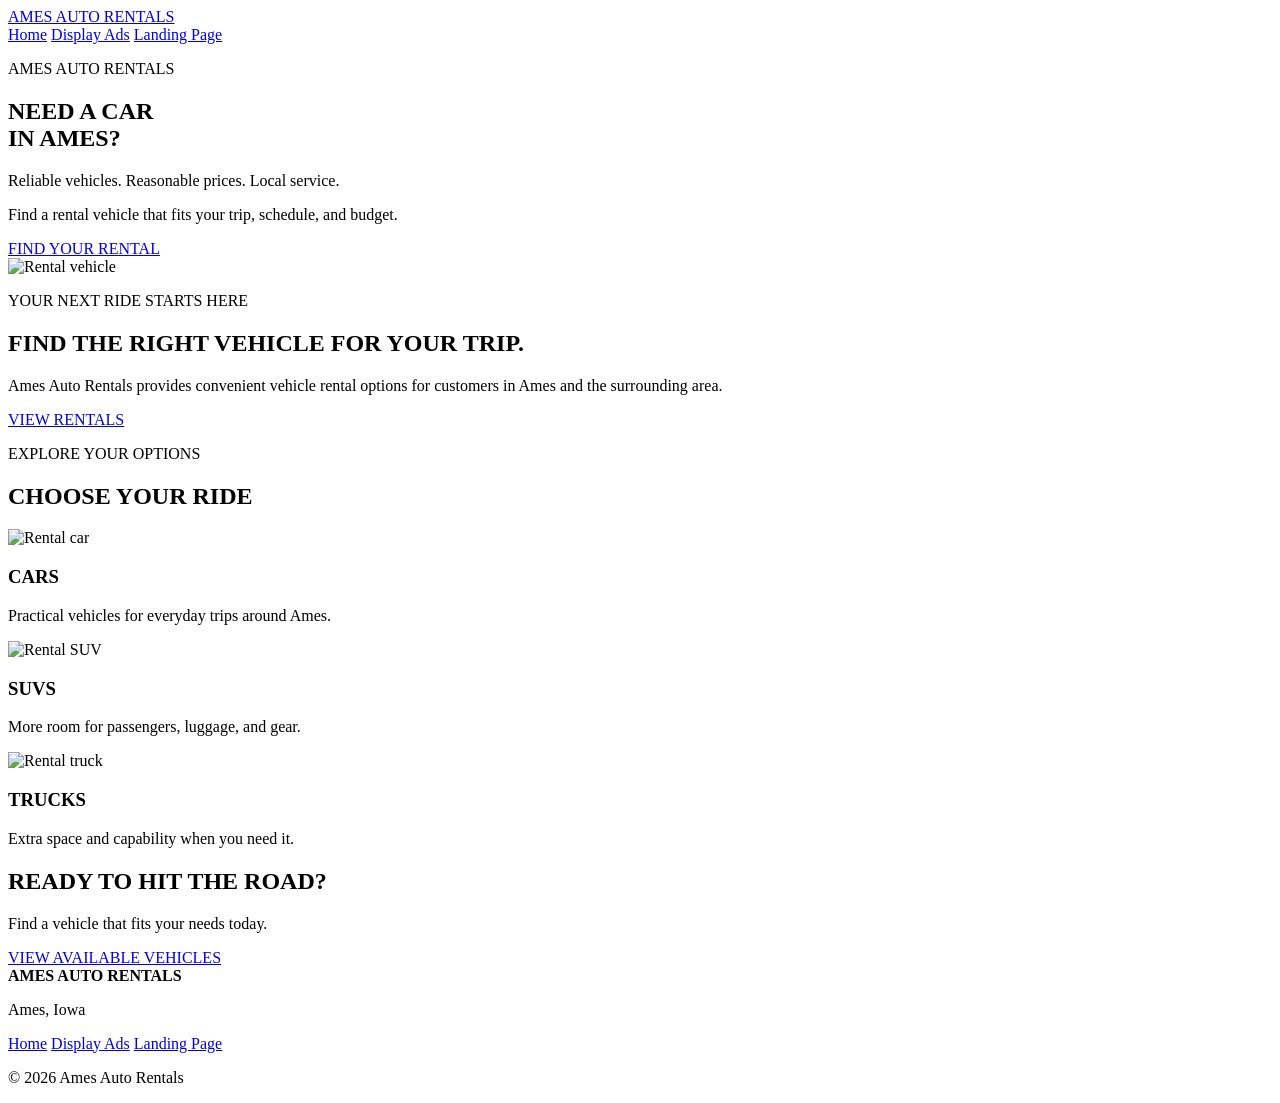
==== index.html @ eb1ee4b5 "Create index.html for Ames Auto Rentals website This HTML file serves as the main page for Ames Auto" ====
<!DOCTYPE html>
<html lang="en">

<head>
    <meta charset="UTF-8">
    <meta name="viewport" content="width=device-width, initial-scale=1.0">

    <title>Ames Auto Rentals</title>

    <link rel="stylesheet" href="styles.css">
</head>

<body>

    <header class="navbar">

        <a href="index.html" class="logo">
            AMES AUTO RENTALS
        </a>

        <nav>
            <a href="index.html">Home</a>
            <a href="ads.html">Display Ads</a>
            <a href="landing.html">Landing Page</a>
        </nav>

    </header>


    <main>

        <section class="home-hero">

            <div class="home-content">

                <p class="eyebrow">AMES AUTO RENTALS</p>

                <h1>
                    NEED A CAR<br>
                    IN AMES?
                </h1>

                <p class="large-text">
                    Reliable vehicles. Reasonable prices. Local service.
                </p>

                <p class="description">
                    Find a rental vehicle that fits your trip,
                    schedule, and budget.
                </p>

                <a href="landing.html" class="button">
                    FIND YOUR RENTAL
                </a>

            </div>


            <div class="home-image">
                <img src="assets/car.jpg" alt="Rental vehicle">
            </div>

        </section>


        <section class="intro-section">

            <p class="eyebrow">YOUR NEXT RIDE STARTS HERE</p>

            <h2>
                FIND THE RIGHT VEHICLE FOR YOUR TRIP.
            </h2>

            <p>
                Ames Auto Rentals provides convenient vehicle rental
                options for customers in Ames and the surrounding area.
            </p>

            <a href="landing.html" class="button dark-button">
                VIEW RENTALS
            </a>

        </section>


        <section class="vehicle-section">

            <p class="eyebrow">EXPLORE YOUR OPTIONS</p>

            <h2>CHOOSE YOUR RIDE</h2>

            <div class="vehicle-grid">

                <div class="vehicle-card">

                    <img src="assets/car.jpg" alt="Rental car">

                    <h3>CARS</h3>

                    <p>
                        Practical vehicles for everyday trips around Ames.
                    </p>

                </div>


                <div class="vehicle-card">

                    <img src="assets/suv.jpg" alt="Rental SUV">

                    <h3>SUVS</h3>

                    <p>
                        More room for passengers, luggage, and gear.
                    </p>

                </div>


                <div class="vehicle-card">

                    <img src="assets/truck.jpg" alt="Rental truck">

                    <h3>TRUCKS</h3>

                    <p>
                        Extra space and capability when you need it.
                    </p>

                </div>

            </div>

        </section>


        <section class="home-cta">

            <h2>READY TO HIT THE ROAD?</h2>

            <p>
                Find a vehicle that fits your needs today.
            </p>

            <a href="landing.html" class="button">
                VIEW AVAILABLE VEHICLES
            </a>

        </section>

    </main>


    <footer>

        <strong>AMES AUTO RENTALS</strong>

        <p>Ames, Iowa</p>

        <div>
            <a href="index.html">Home</a>
            <a href="ads.html">Display Ads</a>
            <a href="landing.html">Landing Page</a>
        </div>

        <p class="copyright">
            © 2026 Ames Auto Rentals
        </p>

    </footer>

</body>
</html>
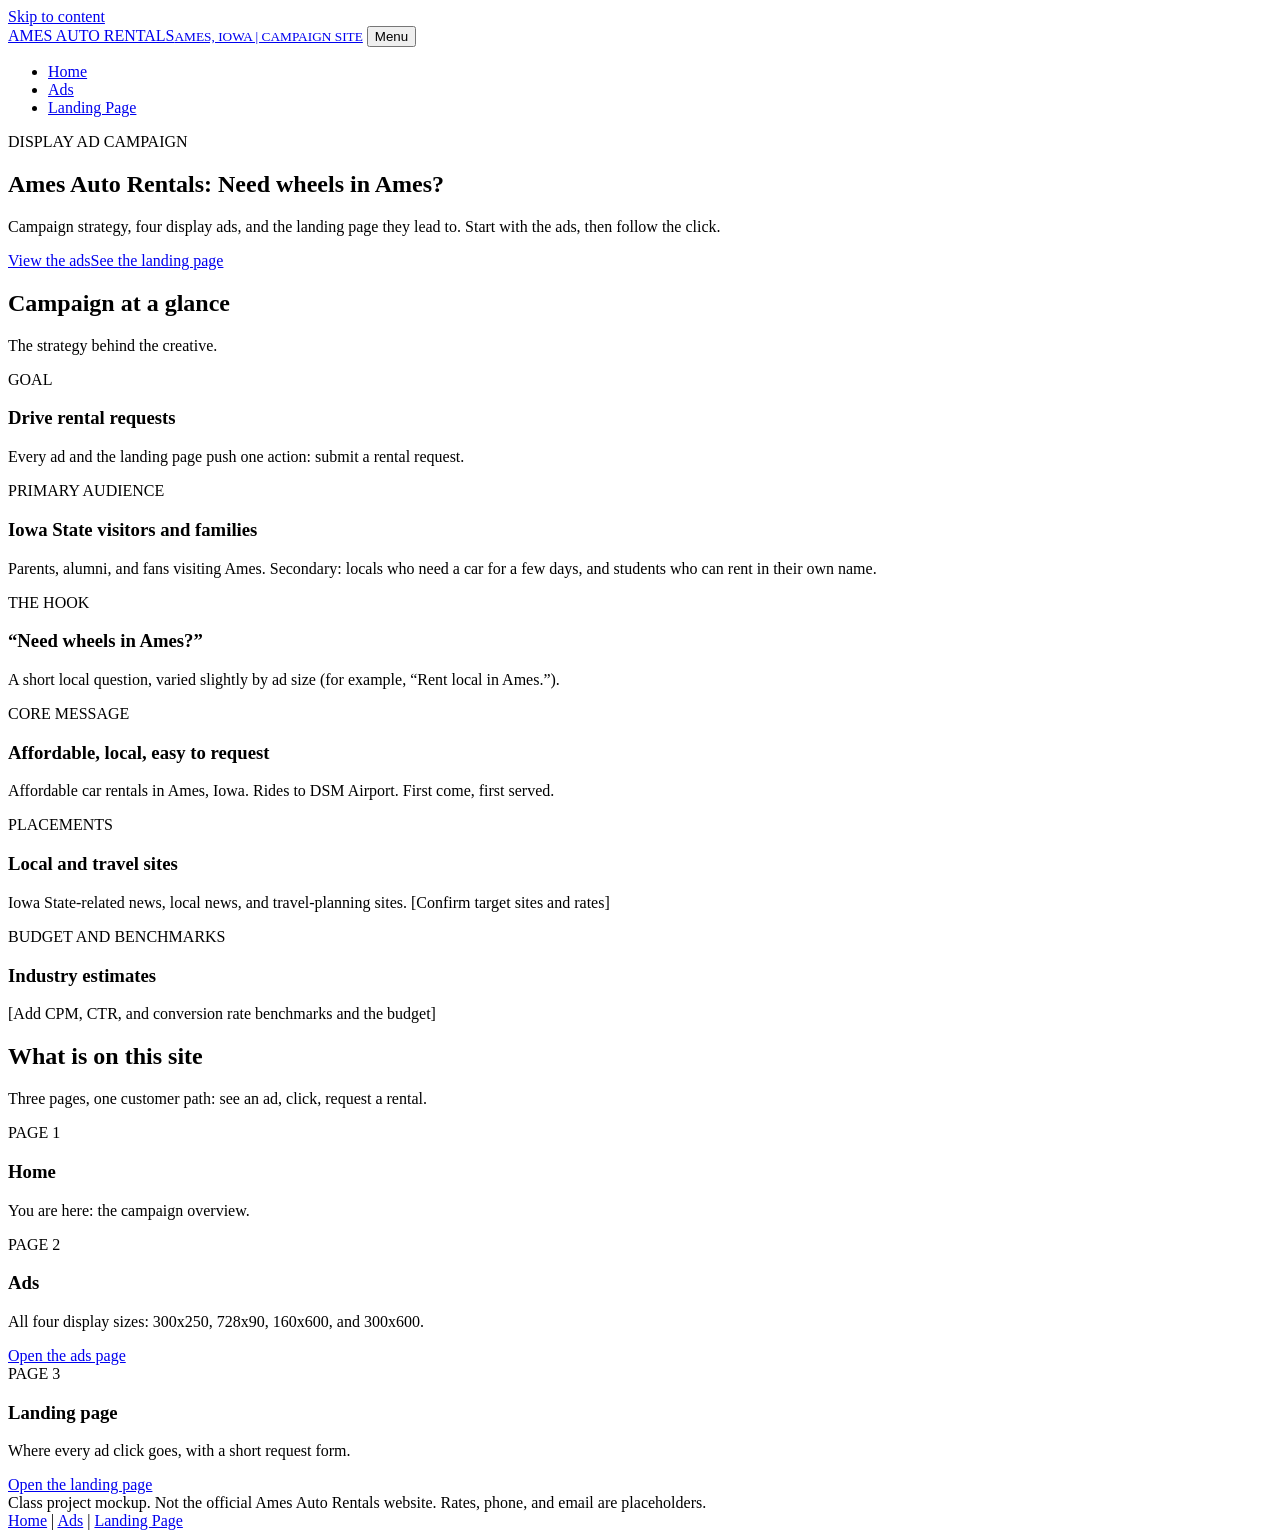
==== commit 65c7a87b: "Add files via upload" ====
--- a/index.html
+++ b/index.html
@@ -1,173 +1,63 @@
 <!DOCTYPE html>
 <html lang="en">
-
 <head>
-    <meta charset="UTF-8">
-    <meta name="viewport" content="width=device-width, initial-scale=1.0">
-
-    <title>Ames Auto Rentals</title>
-
-    <link rel="stylesheet" href="styles.css">
+<meta charset="utf-8">
+<meta name="viewport" content="width=device-width, initial-scale=1">
+<meta name="robots" content="noindex, nofollow">
+<meta name="description" content="Campaign overview, display ads, and landing page mockups for Ames Auto Rentals.">
+<title>Ames Auto Rentals Display Ad Campaign</title>
+<link rel="stylesheet" href="css/styles.css">
 </head>
-
 <body>
-
-    <header class="navbar">
-
-        <a href="index.html" class="logo">
-            AMES AUTO RENTALS
-        </a>
-
-        <nav>
-            <a href="index.html">Home</a>
-            <a href="ads.html">Display Ads</a>
-            <a href="landing.html">Landing Page</a>
-        </nav>
-
-    </header>
-
-
-    <main>
-
-        <section class="home-hero">
-
-            <div class="home-content">
-
-                <p class="eyebrow">AMES AUTO RENTALS</p>
-
-                <h1>
-                    NEED A CAR<br>
-                    IN AMES?
-                </h1>
-
-                <p class="large-text">
-                    Reliable vehicles. Reasonable prices. Local service.
-                </p>
-
-                <p class="description">
-                    Find a rental vehicle that fits your trip,
-                    schedule, and budget.
-                </p>
-
-                <a href="landing.html" class="button">
-                    FIND YOUR RENTAL
-                </a>
-
-            </div>
-
-
-            <div class="home-image">
-                <img src="assets/car.jpg" alt="Rental vehicle">
-            </div>
-
-        </section>
-
-
-        <section class="intro-section">
-
-            <p class="eyebrow">YOUR NEXT RIDE STARTS HERE</p>
-
-            <h2>
-                FIND THE RIGHT VEHICLE FOR YOUR TRIP.
-            </h2>
-
-            <p>
-                Ames Auto Rentals provides convenient vehicle rental
-                options for customers in Ames and the surrounding area.
-            </p>
-
-            <a href="landing.html" class="button dark-button">
-                VIEW RENTALS
-            </a>
-
-        </section>
-
-
-        <section class="vehicle-section">
-
-            <p class="eyebrow">EXPLORE YOUR OPTIONS</p>
-
-            <h2>CHOOSE YOUR RIDE</h2>
-
-            <div class="vehicle-grid">
-
-                <div class="vehicle-card">
-
-                    <img src="assets/car.jpg" alt="Rental car">
-
-                    <h3>CARS</h3>
-
-                    <p>
-                        Practical vehicles for everyday trips around Ames.
-                    </p>
-
-                </div>
-
-
-                <div class="vehicle-card">
-
-                    <img src="assets/suv.jpg" alt="Rental SUV">
-
-                    <h3>SUVS</h3>
-
-                    <p>
-                        More room for passengers, luggage, and gear.
-                    </p>
-
-                </div>
-
-
-                <div class="vehicle-card">
-
-                    <img src="assets/truck.jpg" alt="Rental truck">
-
-                    <h3>TRUCKS</h3>
-
-                    <p>
-                        Extra space and capability when you need it.
-                    </p>
-
-                </div>
-
-            </div>
-
-        </section>
-
-
-        <section class="home-cta">
-
-            <h2>READY TO HIT THE ROAD?</h2>
-
-            <p>
-                Find a vehicle that fits your needs today.
-            </p>
-
-            <a href="landing.html" class="button">
-                VIEW AVAILABLE VEHICLES
-            </a>
-
-        </section>
-
-    </main>
-
-
-    <footer>
-
-        <strong>AMES AUTO RENTALS</strong>
-
-        <p>Ames, Iowa</p>
-
-        <div>
-            <a href="index.html">Home</a>
-            <a href="ads.html">Display Ads</a>
-            <a href="landing.html">Landing Page</a>
-        </div>
-
-        <p class="copyright">
-            © 2026 Ames Auto Rentals
-        </p>
-
-    </footer>
-
+<a class="skip" href="#main">Skip to content</a>
+<header class="site-nav">
+<div class="wrap">
+<a class="brand" href="index.html">AMES AUTO RENTALS<small>AMES, IOWA | CAMPAIGN SITE</small></a>
+<button class="nav-toggle" aria-expanded="false" aria-controls="nav-links">Menu</button>
+<nav aria-label="Main"><ul class="nav-links" id="nav-links"><li><a href="index.html" aria-current="page">Home</a></li><li><a href="ads.html">Ads</a></li><li><a href="landing.html">Landing Page</a></li></ul></nav>
+</div>
+</header>
+<main id="main">
+<section class="hero">
+<div class="wrap">
+<div class="hero-copy">
+<p class="eyebrow">DISPLAY AD CAMPAIGN</p>
+<h1>Ames Auto Rentals: Need wheels in Ames?</h1>
+<p class="lede">Campaign strategy, four display ads, and the landing page they lead to. Start with the ads, then follow the click.</p>
+<div class="cta-row"><a class="btn" href="ads.html">View the ads</a><a class="link-light" href="landing.html">See the landing page</a></div>
+</div>
+</div>
+</section>
+<div class="wrap">
+<section class="section" aria-labelledby="glance">
+<h2 id="glance">Campaign at a glance</h2>
+<p class="sub">The strategy behind the creative.</p>
+<div class="grid">
+<div class="card"><span class="tag">GOAL</span><h3>Drive rental requests</h3><p>Every ad and the landing page push one action: submit a rental request.</p></div>
+<div class="card"><span class="tag">PRIMARY AUDIENCE</span><h3>Iowa State visitors and families</h3><p>Parents, alumni, and fans visiting Ames. Secondary: locals who need a car for a few days, and students who can rent in their own name.</p></div>
+<div class="card"><span class="tag">THE HOOK</span><h3>“Need wheels in Ames?”</h3><p>A short local question, varied slightly by ad size (for example, “Rent local in Ames.”).</p></div>
+<div class="card"><span class="tag">CORE MESSAGE</span><h3>Affordable, local, easy to request</h3><p>Affordable car rentals in Ames, Iowa. Rides to DSM Airport. First come, first served.</p></div>
+<div class="card"><span class="tag">PLACEMENTS</span><h3>Local and travel sites</h3><p>Iowa State-related news, local news, and travel-planning sites. <span class="todo">[Confirm target sites and rates]</span></p></div>
+<div class="card"><span class="tag">BUDGET AND BENCHMARKS</span><h3>Industry estimates</h3><p><span class="todo">[Add CPM, CTR, and conversion rate benchmarks and the budget]</span></p></div>
+</div>
+</section>
+<section class="section" aria-labelledby="pages">
+<h2 id="pages">What is on this site</h2>
+<p class="sub">Three pages, one customer path: see an ad, click, request a rental.</p>
+<div class="grid">
+<div class="card"><span class="tag">PAGE 1</span><h3>Home</h3><p>You are here: the campaign overview.</p></div>
+<div class="card"><span class="tag">PAGE 2</span><h3>Ads</h3><p>All four display sizes: 300x250, 728x90, 160x600, and 300x600.</p><a class="more" href="ads.html">Open the ads page</a></div>
+<div class="card"><span class="tag">PAGE 3</span><h3>Landing page</h3><p>Where every ad click goes, with a short request form.</p><a class="more" href="landing.html">Open the landing page</a></div>
+</div>
+</section>
+</div>
+</main>
+<footer class="site-footer">
+<div class="wrap">
+<div>Class project mockup. Not the official Ames Auto Rentals website. Rates, phone, and email are placeholders.</div>
+<div><a href="index.html">Home</a> | <a href="ads.html">Ads</a> | <a href="landing.html">Landing Page</a></div>
+</div>
+</footer>
+<script src="js/main.js"></script>
 </body>
 </html>
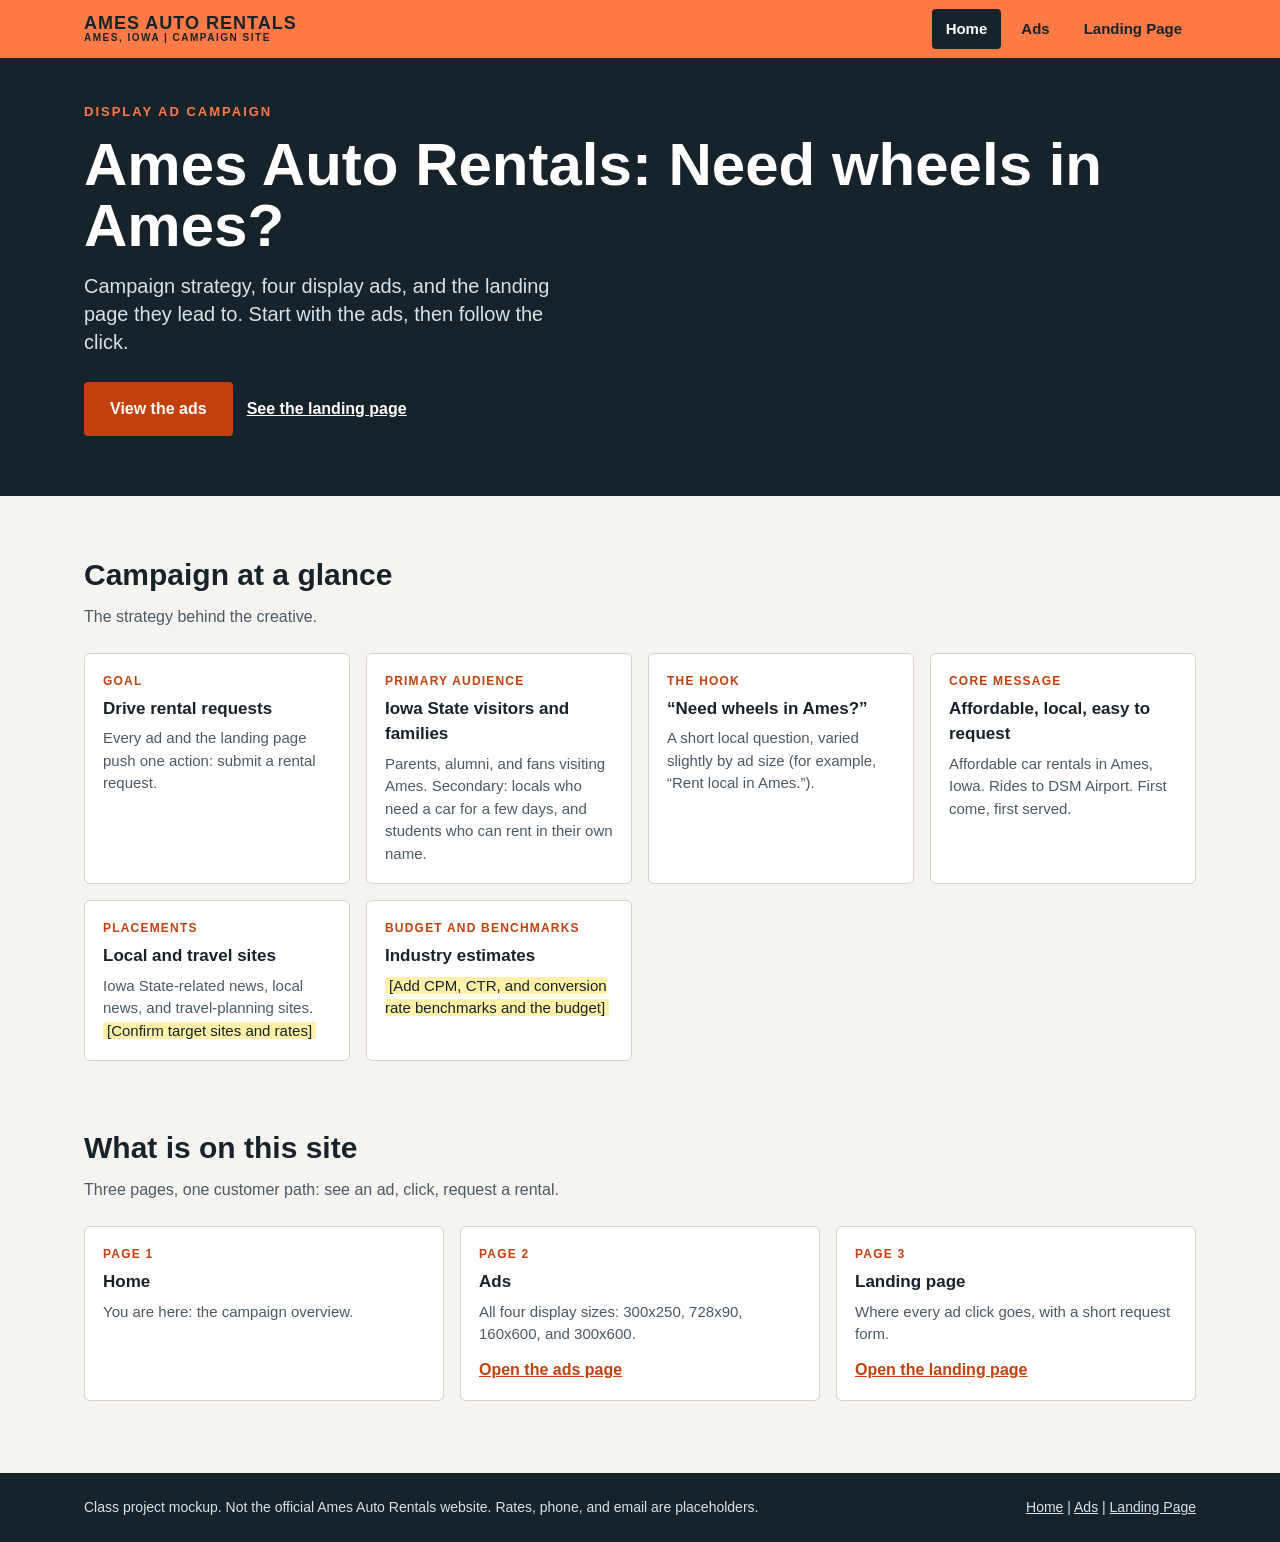
==== commit bf94e079: "Add files via upload" ====
--- a/index.html
+++ b/index.html
@@ -6,7 +6,76 @@
 <meta name="robots" content="noindex, nofollow">
 <meta name="description" content="Campaign overview, display ads, and landing page mockups for Ames Auto Rentals.">
 <title>Ames Auto Rentals Display Ad Campaign</title>
-<link rel="stylesheet" href="css/styles.css">
+<style>
+/* Ames Auto Rentals campaign site: shared styles */
+:root{
+  --slate:#17232b; --slate-2:#22333d; --orange:#ff7a45; --rust:#c2410c; --blue:#2a7fa8;
+  --paper:#f6f4f0; --sand:#e6e1d8; --ink:#17232b; --muted:#4a5a64; --mist:#d6e2e8; --line:#d9d4cb;
+  --font:"Helvetica Neue",Helvetica,Arial,sans-serif;
+  --maxw:1160px;
+}
+*{box-sizing:border-box}
+html{scroll-behavior:smooth}
+body{margin:0;background:var(--paper);color:var(--ink);font-family:var(--font);line-height:1.5}
+img,svg{max-width:100%}
+a{color:inherit}
+:focus-visible{outline:3px solid var(--orange);outline-offset:2px}
+.skip{position:absolute;left:-999px;top:0;background:#fff;color:var(--ink);padding:10px 14px;z-index:100}
+.skip:focus{left:8px;top:8px}
+.wrap{max-width:var(--maxw);margin:0 auto;padding:0 24px}
+
+/* Site navigation (same on every page) */
+.site-nav{background:var(--orange);color:var(--ink);position:sticky;top:0;z-index:50}
+.site-nav .wrap{display:flex;align-items:center;justify-content:space-between;gap:16px;min-height:58px}
+.brand{font-weight:800;letter-spacing:1px;text-decoration:none;font-size:18px;line-height:1.05}
+.brand small{display:block;font-size:10px;letter-spacing:1.5px;font-weight:700}
+.nav-links{display:flex;gap:6px;list-style:none;margin:0;padding:0}
+.nav-links a{display:block;padding:9px 14px;border-radius:4px;text-decoration:none;font-weight:700;font-size:15px}
+.nav-links a:hover{background:rgba(23,35,43,.12)}
+.nav-links a[aria-current="page"]{background:var(--slate);color:#fff}
+.nav-toggle{display:none;background:var(--slate);color:#fff;border:0;border-radius:4px;padding:9px 14px;font:700 14px var(--font);cursor:pointer}
+@media (max-width:680px){
+  .nav-toggle{display:block}
+  .nav-links{display:none;position:absolute;left:0;right:0;top:100%;flex-direction:column;background:var(--orange);padding:8px 24px 14px;gap:2px}
+  .nav-links.open{display:flex}
+}
+
+/* Buttons */
+.btn{display:inline-block;background:var(--rust);color:#fff;font-weight:700;font-size:16px;padding:15px 26px;border-radius:4px;text-decoration:none;text-align:center;border:0;cursor:pointer;font-family:var(--font)}
+.btn:hover{background:#9a3309}
+.btn-ghost{background:transparent;border:2px solid #fff}
+.btn-ghost:hover{background:rgba(255,255,255,.12)}
+.link-light{color:#fff;font-weight:600}
+
+/* Hero */
+.hero{background:var(--slate);color:#fff}
+.hero .wrap{display:flex;flex-wrap:wrap;align-items:center;gap:40px;padding-top:44px;padding-bottom:60px}
+.hero-copy{flex:1 1 420px}
+.eyebrow{font-size:13px;font-weight:800;letter-spacing:2px;color:var(--orange);margin:0 0 12px}
+.hero h1{margin:0 0 16px;font-size:clamp(40px,7vw,60px);line-height:1.02;font-weight:800}
+.hero .lede{margin:0 0 26px;font-size:20px;line-height:1.4;color:var(--mist);max-width:480px}
+.cta-row{display:flex;flex-wrap:wrap;gap:14px;align-items:center}
+
+/* Sections */
+.section{padding:56px 0 8px}
+.section h2{margin:0 0 8px;font-size:30px;font-weight:800}
+.section .sub{margin:0 0 24px;color:var(--muted);font-size:16px}
+.grid{display:grid;grid-template-columns:repeat(auto-fit,minmax(240px,1fr));gap:16px}
+.card{background:#fff;border:1px solid var(--line);border-radius:6px;padding:18px;display:flex;flex-direction:column;gap:6px}
+.card h3{margin:0;font-size:17px}
+.card p{margin:0;color:var(--muted);font-size:15px}
+.card .tag{font-size:12px;font-weight:800;letter-spacing:1.2px;color:var(--rust)}
+.card a.more{margin-top:6px;font-weight:700;color:var(--rust)}
+.todo{background:#fff2a8;color:var(--ink);padding:0 4px;border-radius:2px}
+.note{background:#fff;border:1px solid var(--line);border-radius:8px;padding:20px 22px}
+.note h2,.note h3{margin:0 0 8px;font-size:20px}
+.note p{margin:0;color:var(--muted);font-size:15px;line-height:1.6}
+
+/* Footer */
+.site-footer{background:var(--slate);color:var(--mist);margin-top:64px}
+.site-footer .wrap{padding-top:24px;padding-bottom:24px;display:flex;flex-wrap:wrap;justify-content:space-between;gap:12px;font-size:14px}
+.site-footer a{color:var(--mist)}
+</style>
 </head>
 <body>
 <a class="skip" href="#main">Skip to content</a>
@@ -58,6 +127,28 @@
 <div><a href="index.html">Home</a> | <a href="ads.html">Ads</a> | <a href="landing.html">Landing Page</a></div>
 </div>
 </footer>
-<script src="js/main.js"></script>
+<script>
+// Mobile navigation toggle
+(function () {
+  var btn = document.querySelector('.nav-toggle');
+  var links = document.getElementById('nav-links');
+  if (btn && links) {
+    btn.addEventListener('click', function () {
+      var open = links.classList.toggle('open');
+      btn.setAttribute('aria-expanded', open ? 'true' : 'false');
+    });
+  }
+  // Landing page: the request form is a mockup, so nothing is sent anywhere
+  var form = document.getElementById('request-form');
+  var msg = document.getElementById('form-msg');
+  if (form && msg) {
+    form.addEventListener('submit', function (e) {
+      e.preventDefault();
+      msg.classList.add('show');
+      msg.focus();
+    });
+  }
+})();
+</script>
 </body>
 </html>
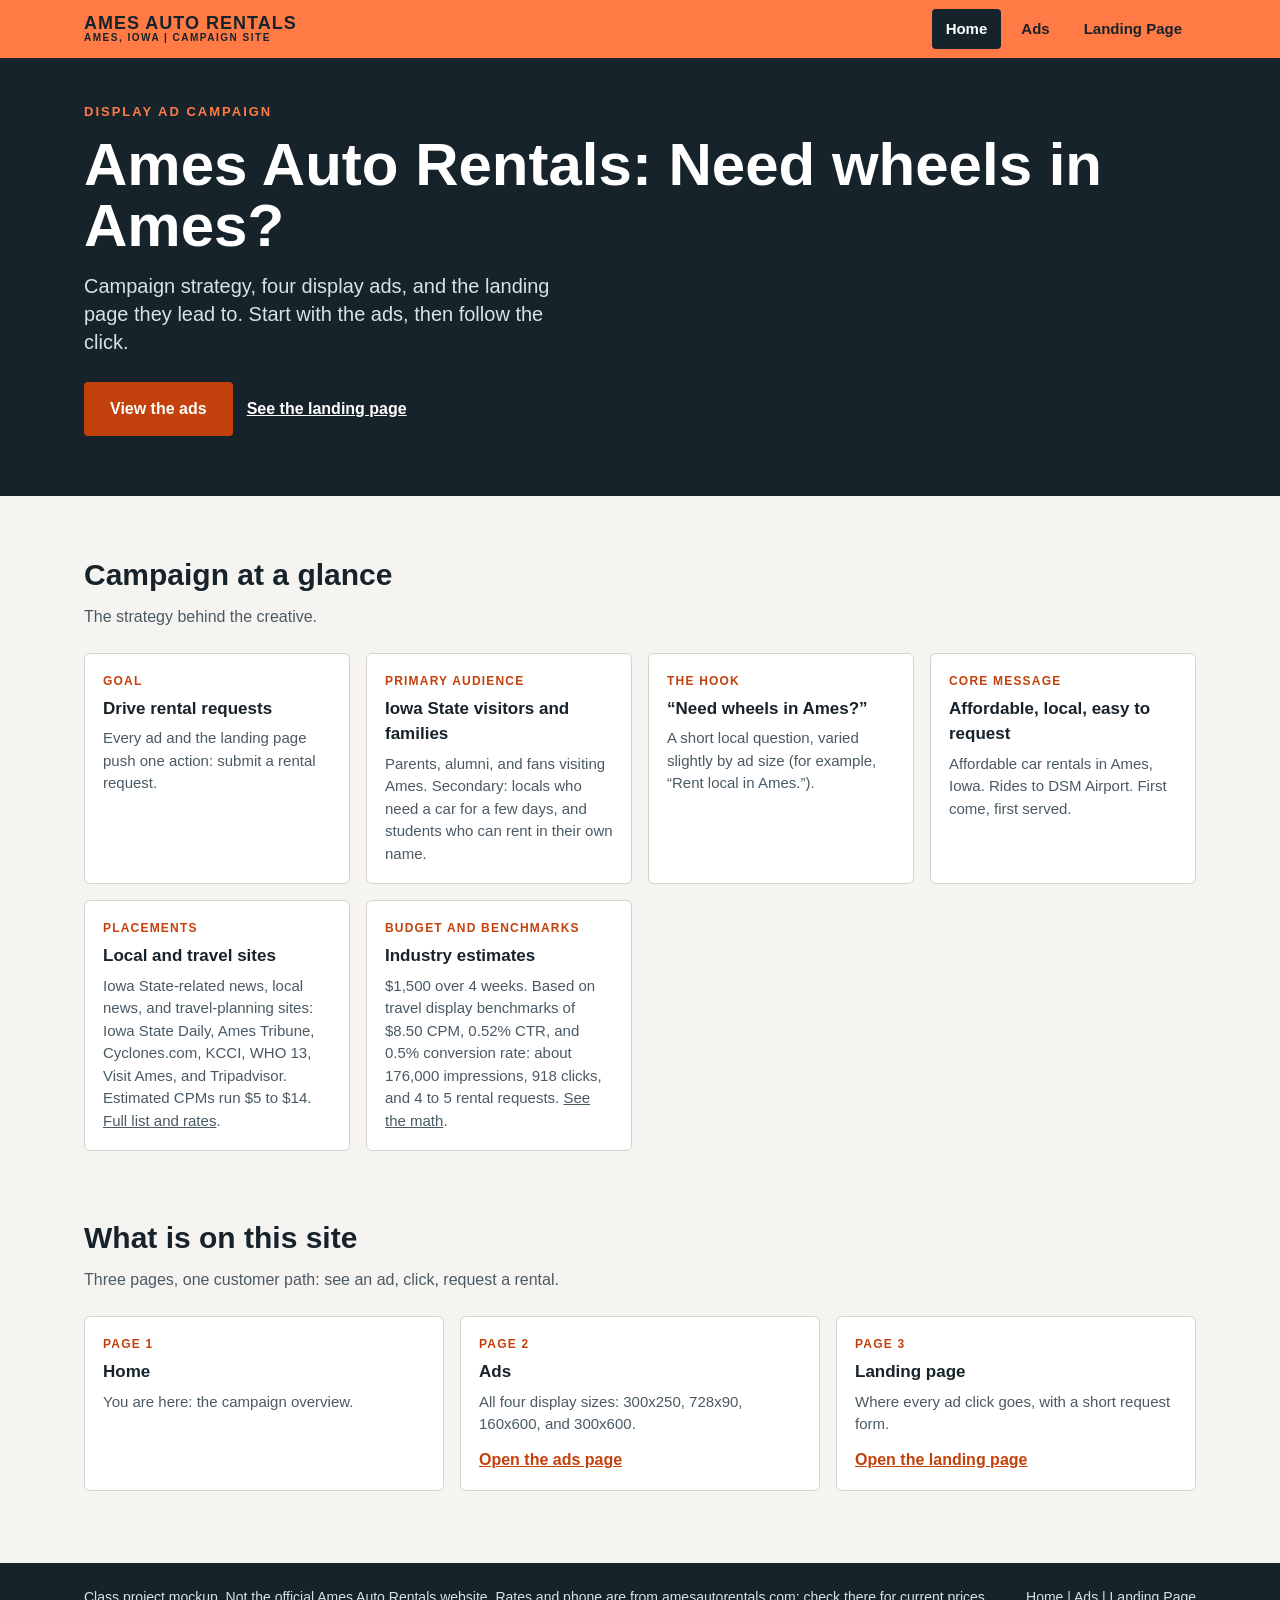
==== commit faa11bde: "Update placement and budget details in index.html" ====
--- a/index.html
+++ b/index.html
@@ -106,8 +106,8 @@
 <div class="card"><span class="tag">PRIMARY AUDIENCE</span><h3>Iowa State visitors and families</h3><p>Parents, alumni, and fans visiting Ames. Secondary: locals who need a car for a few days, and students who can rent in their own name.</p></div>
 <div class="card"><span class="tag">THE HOOK</span><h3>“Need wheels in Ames?”</h3><p>A short local question, varied slightly by ad size (for example, “Rent local in Ames.”).</p></div>
 <div class="card"><span class="tag">CORE MESSAGE</span><h3>Affordable, local, easy to request</h3><p>Affordable car rentals in Ames, Iowa. Rides to DSM Airport. First come, first served.</p></div>
-<div class="card"><span class="tag">PLACEMENTS</span><h3>Local and travel sites</h3><p>Iowa State-related news, local news, and travel-planning sites. <span class="todo">[Confirm target sites and rates]</span></p></div>
-<div class="card"><span class="tag">BUDGET AND BENCHMARKS</span><h3>Industry estimates</h3><p><span class="todo">[Add CPM, CTR, and conversion rate benchmarks and the budget]</span></p></div>
+<div class="card"><span class="tag">PLACEMENTS</span><h3>Local and travel sites</h3><p>Iowa State-related news, local news, and travel-planning sites: Iowa State Daily, Ames Tribune, Cyclones.com, KCCI, WHO 13, Visit Ames, and Tripadvisor. Estimated CPMs run $5 to $14. <a href="ads.html#campaign">Full list and rates</a>.</p></div>
+<div class="card"><span class="tag">BUDGET AND BENCHMARKS</span><h3>Industry estimates</h3><p>$1,500 over 4 weeks. Based on travel display benchmarks of $8.50 CPM, 0.52% CTR, and 0.5% conversion rate: about 176,000 impressions, 918 clicks, and 4 to 5 rental requests. <a href="ads.html#campaign">See the math</a>.</p></div>
 </div>
 </section>
 <section class="section" aria-labelledby="pages">
@@ -123,7 +123,7 @@
 </main>
 <footer class="site-footer">
 <div class="wrap">
-<div>Class project mockup. Not the official Ames Auto Rentals website. Rates, phone, and email are placeholders.</div>
+<div>Class project mockup. Not the official Ames Auto Rentals website. Rates and phone are from amesautorentals.com; check there for current prices.</div>
 <div><a href="index.html">Home</a> | <a href="ads.html">Ads</a> | <a href="landing.html">Landing Page</a></div>
 </div>
 </footer>
